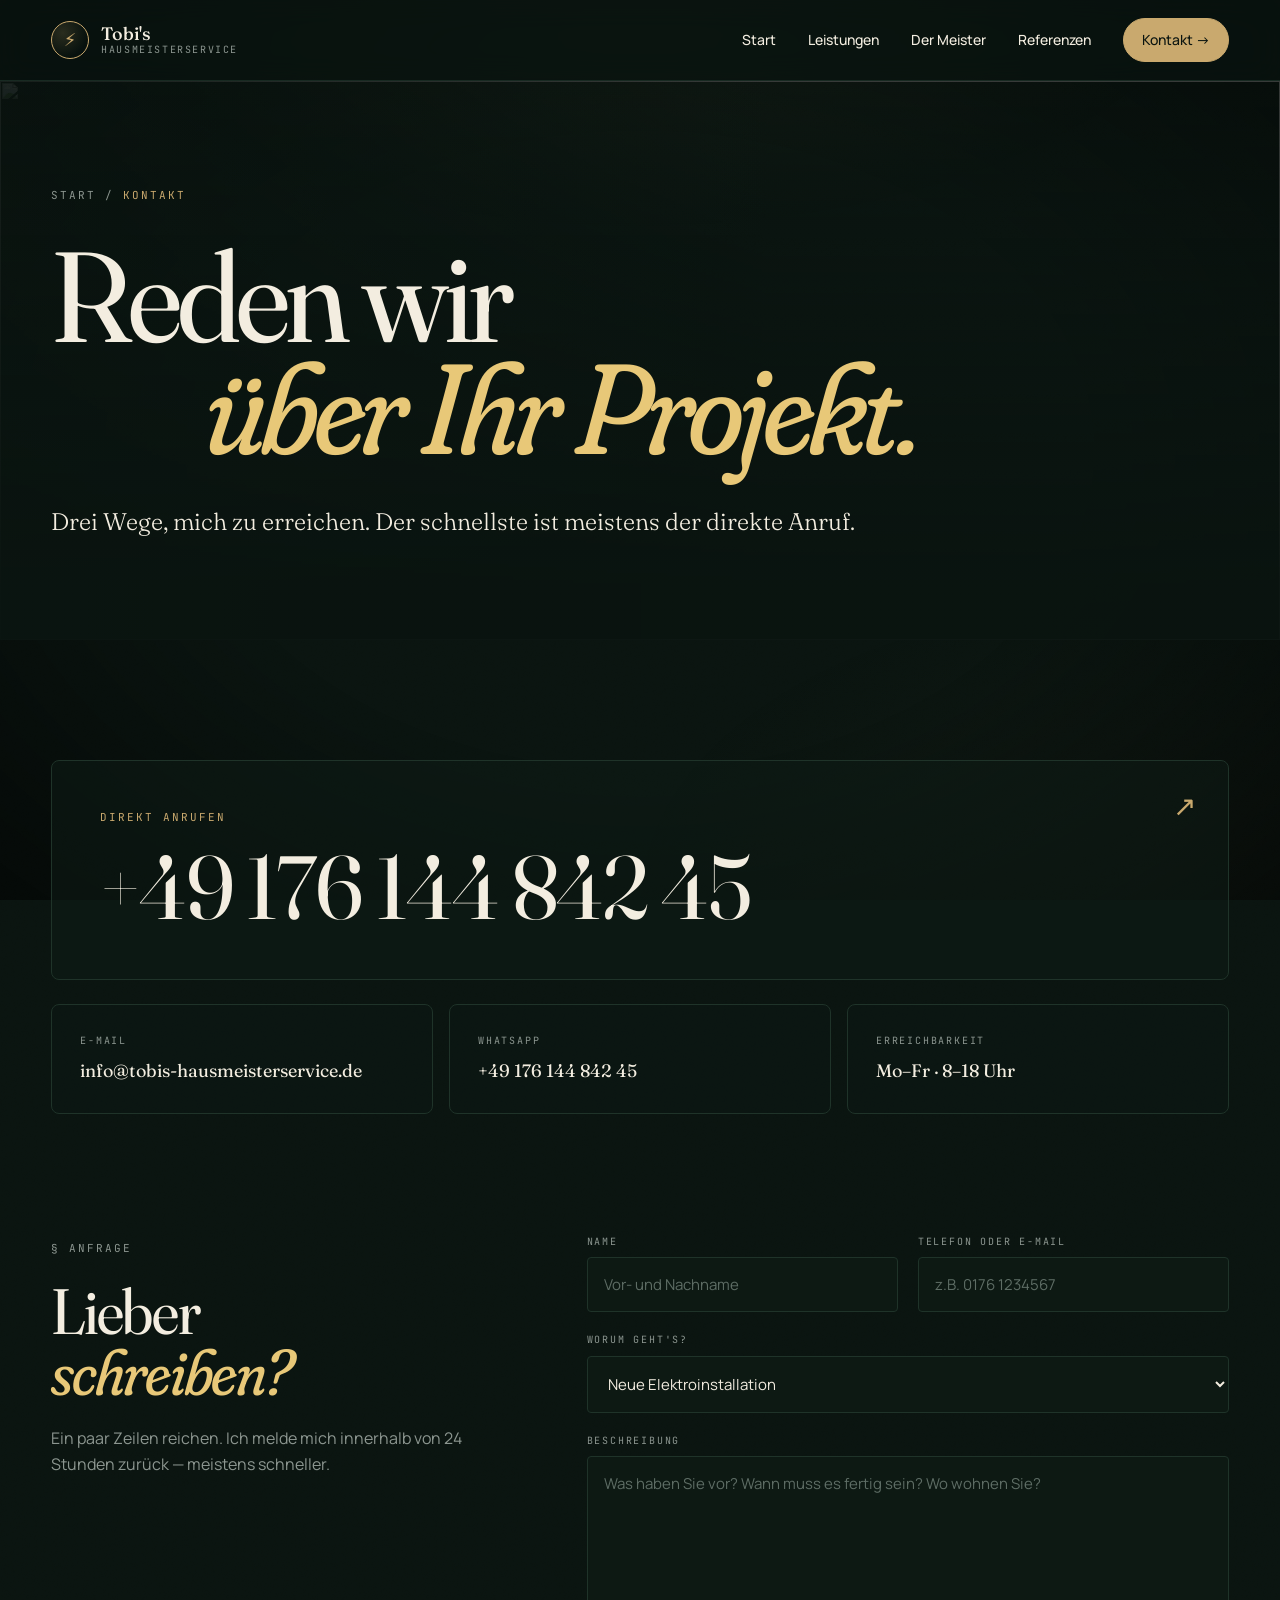
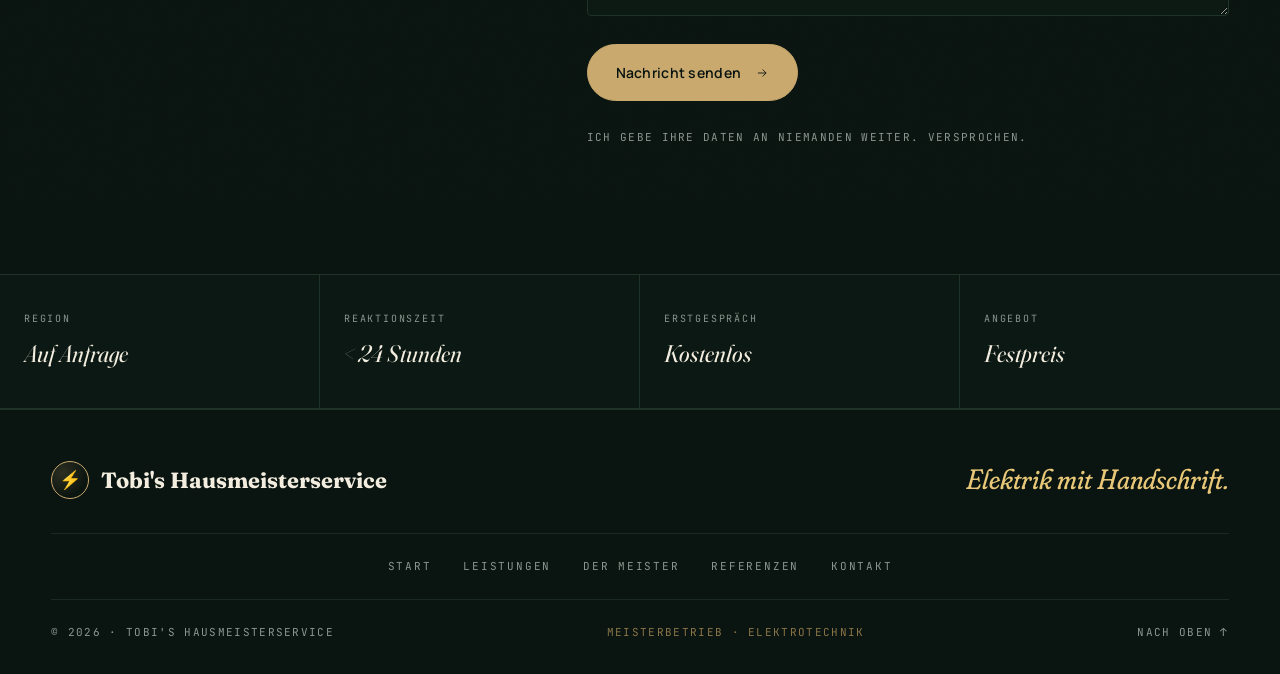
==== kontakt.html @ 0eb48f19 "feat: multi-page redesign with handwerk imagery (5 pages, gallery, form)" ====
<!DOCTYPE html>
<html lang="de">
<head>
<meta charset="UTF-8" />
<meta name="viewport" content="width=device-width, initial-scale=1.0" />
<title>Kontakt — Tobi's Hausmeisterservice</title>
<meta name="description" content="Telefon, E-Mail, WhatsApp — alle Wege zu Tobi." />
<link rel="preconnect" href="https://fonts.googleapis.com">
<link rel="preconnect" href="https://fonts.gstatic.com" crossorigin>
<link rel="preconnect" href="https://images.unsplash.com" crossorigin>
<link href="https://fonts.googleapis.com/css2?family=Fraunces:opsz,wght,SOFT,WONK@9..144,300..900,0..100,0..1&family=Manrope:wght@300;400;500;600;700&family=JetBrains+Mono:wght@400;500&display=swap" rel="stylesheet">
<link rel="stylesheet" href="styles.css" />
</head>
<body data-page="kontakt">

<div class="grain" aria-hidden="true"></div>
<div class="vignette" aria-hidden="true"></div>

<header class="nav">
  <a href="index.html" class="brand">
    <span class="brand-mark">⚡</span>
    <span class="brand-text">
      <strong>Tobi's</strong>
      <span>Hausmeisterservice</span>
    </span>
  </a>
  <nav class="nav-links">
    <a href="index.html">Start</a>
    <a href="leistungen.html">Leistungen</a>
    <a href="meister.html">Der Meister</a>
    <a href="referenzen.html">Referenzen</a>
    <a href="kontakt.html" class="nav-cta is-active">Kontakt →</a>
  </nav>
  <button class="nav-toggle" aria-label="Menü">
    <span></span><span></span>
  </button>
</header>

<main id="top">

<!-- SUB-HERO -->
<section class="sub-hero kontakt-hero">
  <div class="sub-hero-bg" aria-hidden="true">
    <img src="https://images.unsplash.com/photo-1503387762-592deb58ef4e?w=2400&q=80" alt="" loading="eager" />
  </div>
  <div class="sub-hero-inner">
    <span class="breadcrumb">Start / <em>Kontakt</em></span>
    <h1>
      <span class="line">Reden wir</span>
      <span class="line italic">über Ihr Projekt.</span>
    </h1>
    <p class="sub-hero-lede">
      Drei Wege, mich zu erreichen. Der schnellste ist meistens der direkte Anruf.
    </p>
  </div>
</section>

<!-- PHONE BIG -->
<section class="phone-section">
  <a href="tel:+4917614484245" class="phone-display">
    <span class="phone-label">Direkt anrufen</span>
    <span class="phone-number">+49 176 144 842 45</span>
    <span class="phone-arrow">↗</span>
  </a>

  <div class="contact-grid">
    <a href="mailto:info@tobis-hausmeisterservice.de" class="contact-card">
      <span class="cc-label">E-Mail</span>
      <span class="cc-value">info@tobis-hausmeisterservice.de</span>
    </a>
    <a href="https://wa.me/4917614484245" class="contact-card">
      <span class="cc-label">WhatsApp</span>
      <span class="cc-value">+49 176 144 842 45</span>
    </a>
    <div class="contact-card">
      <span class="cc-label">Erreichbarkeit</span>
      <span class="cc-value">Mo–Fr · 8–18 Uhr</span>
    </div>
  </div>
</section>

<!-- FORMULAR -->
<section class="form-section">
  <div class="form-head">
    <span class="eyebrow">§ Anfrage</span>
    <h2>Lieber<br/><em>schreiben?</em></h2>
    <p>Ein paar Zeilen reichen. Ich melde mich innerhalb von 24 Stunden zurück — meistens schneller.</p>
  </div>

  <form class="contact-form" onsubmit="event.preventDefault(); this.querySelector('button').textContent='Vielen Dank — wird kontaktiert.';">
    <div class="form-row">
      <label>
        <span>Name</span>
        <input type="text" name="name" required placeholder="Vor- und Nachname" />
      </label>
      <label>
        <span>Telefon oder E-Mail</span>
        <input type="text" name="contact" required placeholder="z.B. 0176 1234567" />
      </label>
    </div>
    <label>
      <span>Worum geht's?</span>
      <select name="topic">
        <option>Neue Elektroinstallation</option>
        <option>Sanierung / Modernisierung</option>
        <option>Lichtplanung &amp; Beleuchtung</option>
        <option>Smart Home</option>
        <option>Reparatur / Störung</option>
        <option>Anderes</option>
      </select>
    </label>
    <label>
      <span>Beschreibung</span>
      <textarea name="msg" rows="6" required placeholder="Was haben Sie vor? Wann muss es fertig sein? Wo wohnen Sie?"></textarea>
    </label>
    <button type="submit" class="btn btn-primary form-submit">
      <span>Nachricht senden</span>
      <svg viewBox="0 0 24 24" width="14" height="14"><path d="M5 12h14m-6-6 6 6-6 6" fill="none" stroke="currentColor" stroke-width="1.5"/></svg>
    </button>
    <p class="form-note">
      Ich gebe Ihre Daten an niemanden weiter. Versprochen.
    </p>
  </form>
</section>

<!-- INFO STRIP -->
<section class="info-strip">
  <div>
    <span class="is-label">Region</span>
    <span class="is-value">Auf Anfrage</span>
  </div>
  <div>
    <span class="is-label">Reaktionszeit</span>
    <span class="is-value">&lt; 24 Stunden</span>
  </div>
  <div>
    <span class="is-label">Erstgespräch</span>
    <span class="is-value">Kostenlos</span>
  </div>
  <div>
    <span class="is-label">Angebot</span>
    <span class="is-value">Festpreis</span>
  </div>
</section>

</main>

<footer class="footer">
  <div class="footer-top">
    <div class="footer-brand">
      <span class="brand-mark">⚡</span>
      <strong>Tobi's Hausmeisterservice</strong>
    </div>
    <p class="footer-claim"><em>Elektrik mit Handschrift.</em></p>
  </div>
  <nav class="footer-nav">
    <a href="index.html">Start</a>
    <a href="leistungen.html">Leistungen</a>
    <a href="meister.html">Der Meister</a>
    <a href="referenzen.html">Referenzen</a>
    <a href="kontakt.html">Kontakt</a>
  </nav>
  <div class="footer-bottom">
    <span>© <span id="year">2026</span> · Tobi's Hausmeisterservice</span>
    <span class="footer-mono">Meisterbetrieb · Elektrotechnik</span>
    <a href="#top" class="back-top">Nach oben ↑</a>
  </div>
</footer>

<script src="script.js" defer></script>
</body>
</html>
---- styles.css ----
/* ============================================
   Tobi's Hausmeisterservice — Editorial Forest
   Multi-Page Stylesheet
   ============================================ */

:root{
  --bg:           #0a1410;
  --bg-raised:   #0f1d17;
  --bg-elev:     #14271f;
  --line:        #1f3329;
  --line-soft:   #182a22;

  --gold:        #c9a96e;
  --gold-bright: #e8c878;
  --gold-dim:    #8a7548;

  --text:        #f3ede0;
  --text-muted:  #8c9690;
  --text-dim:    #5e6d65;

  --serif:  "Fraunces", "Times New Roman", serif;
  --sans:   "Manrope", system-ui, -apple-system, sans-serif;
  --mono:   "JetBrains Mono", ui-monospace, monospace;

  --container: 1280px;
  --gutter: clamp(20px, 4vw, 64px);
}

*,*::before,*::after{ box-sizing:border-box; }
html{ scroll-behavior:smooth; -webkit-text-size-adjust:100%; }
body{
  margin:0;
  background:var(--bg);
  color:var(--text);
  font-family:var(--sans);
  font-size:16px;
  line-height:1.55;
  font-weight:400;
  overflow-x:hidden;
  -webkit-font-smoothing:antialiased;
}
body::before{
  content:"";
  position:fixed; inset:0;
  background:
    radial-gradient(ellipse 80% 60% at 50% -10%, rgba(201,169,110,.08), transparent 60%),
    radial-gradient(ellipse 60% 50% at 90% 100%, rgba(201,169,110,.04), transparent 70%);
  pointer-events:none; z-index:0;
}
img{ display:block; max-width:100%; }
button{ font-family:inherit; }

.grain{
  position:fixed; inset:-100%;
  width:300%; height:300%;
  background-image:url("data:image/svg+xml;utf8,<svg xmlns='http://www.w3.org/2000/svg' width='200' height='200'><filter id='n'><feTurbulence type='fractalNoise' baseFrequency='0.9' numOctaves='2' stitchTiles='stitch'/><feColorMatrix values='0 0 0 0 0.95  0 0 0 0 0.85  0 0 0 0 0.6  0 0 0 0.4 0'/></filter><rect width='200' height='200' filter='url(%23n)' opacity='0.5'/></svg>");
  opacity:.07; pointer-events:none; z-index:2;
  animation:grain 8s steps(6) infinite;
  mix-blend-mode:overlay;
}
@keyframes grain{
  0%,100%{ transform:translate(0,0) }
  20%{ transform:translate(-2%,-3%) }
  40%{ transform:translate(2%,-1%) }
  60%{ transform:translate(-1%,2%) }
  80%{ transform:translate(1%,1%) }
}
.vignette{
  position:fixed; inset:0;
  background:radial-gradient(ellipse at center, transparent 50%, rgba(0,0,0,.55));
  pointer-events:none; z-index:1;
}
main{ position:relative; z-index:3; }
section{ padding:clamp(80px,10vw,140px) var(--gutter); position:relative; }

/* ============== TYPE BASE ============== */
h1,h2,h3{
  font-family:var(--serif);
  font-weight:400;
  font-variation-settings:"opsz" 144, "SOFT" 30;
  letter-spacing:-.02em;
  line-height:.95;
  margin:0;
}
em{
  font-style:italic;
  font-variation-settings:"opsz" 144, "SOFT" 100, "WONK" 1;
  color:var(--gold-bright);
}
p{ margin:0; }

.eyebrow{
  font-family:var(--mono);
  font-size:11px;
  letter-spacing:.18em;
  text-transform:uppercase;
  color:var(--text-muted);
  display:inline-block;
  padding-bottom:24px;
}
.eyebrow.gold{ color:var(--gold); }

.breadcrumb{
  font-family:var(--mono);
  font-size:11px;
  letter-spacing:.18em;
  text-transform:uppercase;
  color:var(--text-muted);
  display:inline-block;
  margin-bottom:36px;
}
.breadcrumb em{ color:var(--gold); font-style:normal; }

/* ============== NAV ============== */
.nav{
  position:sticky; top:0; z-index:50;
  display:flex; align-items:center; justify-content:space-between;
  padding:18px var(--gutter);
  background:rgba(10,20,16,.78);
  backdrop-filter:blur(14px) saturate(140%);
  -webkit-backdrop-filter:blur(14px) saturate(140%);
  border-bottom:1px solid var(--line-soft);
}
.brand{
  display:flex; align-items:center; gap:12px;
  text-decoration:none; color:var(--text);
}
.brand-mark{
  display:inline-grid; place-items:center;
  width:38px; height:38px;
  border:1px solid var(--gold);
  border-radius:50%;
  color:var(--gold);
  font-size:18px;
  background:radial-gradient(circle at 30% 30%, rgba(201,169,110,.18), transparent 70%);
}
.brand-text{ display:flex; flex-direction:column; line-height:1.1; }
.brand-text strong{
  font-family:var(--serif);
  font-weight:500;
  font-size:18px;
  letter-spacing:-.01em;
}
.brand-text strong + span{
  font-family:var(--mono);
  font-size:10px;
  letter-spacing:.16em;
  text-transform:uppercase;
  color:var(--text-muted);
}
.nav-links{ display:flex; align-items:center; gap:32px; }
.nav-links a{
  color:var(--text);
  text-decoration:none;
  font-size:14px;
  font-weight:500;
  position:relative;
  padding:6px 0;
}
.nav-links a:not(.nav-cta)::after{
  content:""; position:absolute; left:0; bottom:0;
  width:0; height:1px; background:var(--gold);
  transition:width .35s cubic-bezier(.7,0,.3,1);
}
.nav-links a:not(.nav-cta):hover::after,
.nav-links a:not(.nav-cta).is-active::after{ width:100%; }
.nav-links a.is-active:not(.nav-cta){ color:var(--gold); }
.nav-cta{
  color:var(--gold) !important;
  border:1px solid var(--gold);
  padding:10px 18px !important;
  border-radius:999px;
  transition:background .25s, color .25s;
}
.nav-cta:hover, .nav-cta.is-active{ background:var(--gold); color:var(--bg) !important; }

.nav-toggle{
  display:none;
  background:transparent; border:1px solid var(--line);
  width:42px; height:42px; border-radius:50%;
  flex-direction:column; align-items:center; justify-content:center; gap:5px;
  cursor:pointer;
}
.nav-toggle span{ display:block; width:18px; height:1px; background:var(--text); }

/* ============== BUTTONS ============== */
.btn{
  display:inline-flex; align-items:center; gap:14px;
  padding:18px 28px;
  border-radius:999px;
  font-family:var(--sans);
  font-weight:600;
  font-size:14px;
  letter-spacing:.02em;
  text-decoration:none;
  cursor:pointer;
  border:1px solid transparent;
  transition:transform .25s, background .25s, color .25s, border-color .25s;
}
.btn-primary{
  background:var(--gold);
  color:var(--bg);
  border-color:var(--gold);
}
.btn-primary:hover{
  background:var(--gold-bright);
  border-color:var(--gold-bright);
  transform:translateY(-1px);
}
.btn-primary .btn-detail{
  font-family:var(--mono);
  font-size:12px;
  font-weight:500;
  opacity:.7;
  padding-left:14px;
  border-left:1px solid rgba(10,20,16,.4);
}
.btn-ghost{
  background:transparent;
  color:var(--text);
  border-color:var(--line);
}
.btn-ghost:hover{
  border-color:var(--gold);
  color:var(--gold);
}

/* ============== HERO CINEMA (Startseite) ============== */
.hero-cinema{
  position:relative;
  min-height:92vh;
  display:flex; flex-direction:column;
  padding:clamp(80px,8vw,120px) var(--gutter) 0;
  overflow:hidden;
}
.hero-bg{
  position:absolute; inset:0;
  z-index:-2;
}
.hero-bg img{
  width:100%; height:100%;
  object-fit:cover;
  filter:grayscale(.35) brightness(.55) contrast(1.05);
}
.hero-overlay{
  position:absolute; inset:0; z-index:-1;
  background:
    linear-gradient(180deg, rgba(10,20,16,.4) 0%, rgba(10,20,16,.8) 60%, rgba(10,20,16,1) 100%),
    radial-gradient(ellipse at 30% 30%, rgba(201,169,110,.25), transparent 60%),
    linear-gradient(120deg, rgba(10,20,16,.5), transparent 50%);
}
.hero-content{ flex:1; display:flex; flex-direction:column; justify-content:center; max-width:1400px; margin:0 auto; width:100%; }

.hero-tag{
  font-family:var(--mono);
  font-size:11px;
  letter-spacing:.16em;
  text-transform:uppercase;
  color:var(--text-muted);
  display:inline-flex; align-items:center; gap:10px;
  margin-bottom:48px;
}
.hero-tag .dot{
  width:8px; height:8px; border-radius:50%;
  background:var(--gold);
  box-shadow:0 0 0 4px rgba(201,169,110,.18);
  animation:pulse 2.5s ease-in-out infinite;
}
@keyframes pulse{
  0%,100%{ box-shadow:0 0 0 4px rgba(201,169,110,.18); }
  50%{ box-shadow:0 0 0 9px rgba(201,169,110,0); }
}

.hero-title{
  font-size:clamp(60px, 12vw, 200px);
  line-height:.86;
  letter-spacing:-.035em;
  margin:0 0 60px;
  font-variation-settings:"opsz" 144, "SOFT" 0;
  text-shadow:0 2px 30px rgba(0,0,0,.4);
}
.hero-title .line{
  display:block;
  overflow:hidden;
}
.hero-title .italic{
  font-style:italic;
  font-variation-settings:"opsz" 144, "WONK" 1, "SOFT" 100;
  color:var(--gold-bright);
  padding-left:1.2em;
}

.hero-grid{
  display:grid;
  grid-template-columns: 1.5fr 1fr;
  gap:clamp(40px,6vw,100px);
  align-items:end;
  padding-bottom:60px;
  border-bottom:1px solid var(--line);
  margin-bottom:32px;
}
.hero-lede{
  font-family:var(--serif);
  font-size:clamp(18px, 2.2vw, 26px);
  line-height:1.4;
  font-weight:300;
  font-variation-settings:"opsz" 30, "SOFT" 50;
  color:var(--text);
  max-width:62ch;
}
.hero-lede em{ color:var(--gold-bright); }

.hero-meta{
  display:grid;
  grid-template-columns:repeat(3,1fr);
  gap:12px;
}
.meta-block{
  display:flex; flex-direction:column; gap:6px;
  padding:18px 0;
  border-top:1px solid var(--line);
}
.meta-num{
  font-family:var(--serif);
  font-size:32px;
  color:var(--gold);
  font-style:italic;
  font-variation-settings:"opsz" 144;
}
.meta-label{
  font-family:var(--mono);
  font-size:11px;
  letter-spacing:.16em;
  text-transform:uppercase;
  color:var(--text-muted);
}
.hero-actions{
  display:flex; gap:16px; flex-wrap:wrap;
  margin-bottom:60px;
}

.hero-marquee{
  position:relative;
  margin:auto calc(-1 * var(--gutter)) 0;
  padding:20px 0;
  border-top:1px solid var(--line);
  border-bottom:1px solid var(--line);
  background:rgba(10,20,16,.6);
  backdrop-filter:blur(6px);
  overflow:hidden;
  mask-image:linear-gradient(to right, transparent, #000 8%, #000 92%, transparent);
}
.marquee-track{
  display:inline-flex; gap:32px;
  white-space:nowrap;
  font-family:var(--serif);
  font-style:italic;
  font-size:clamp(28px,4vw,52px);
  color:var(--gold-dim);
  font-variation-settings:"opsz" 144, "WONK" 1;
  animation:scroll 38s linear infinite;
}
.marquee-track span{ display:inline-block; }
.marquee-track .sep{ color:var(--gold); font-style:normal; }
@keyframes scroll{
  from{ transform:translateX(0); }
  to  { transform:translateX(-50%); }
}

/* ============== SUB-HERO (innere Seiten) ============== */
.sub-hero{
  position:relative;
  min-height:62vh;
  display:flex; align-items:flex-end;
  padding:clamp(60px,8vw,100px) var(--gutter) clamp(60px,8vw,100px);
  overflow:hidden;
}
.sub-hero-bg{ position:absolute; inset:0; z-index:-2; }
.sub-hero-bg img{
  width:100%; height:100%;
  object-fit:cover;
  filter:grayscale(.5) brightness(.4) contrast(1.05);
}
.sub-hero::before{
  content:""; position:absolute; inset:0; z-index:-1;
  background:
    linear-gradient(180deg, rgba(10,20,16,.3), rgba(10,20,16,.95) 90%),
    linear-gradient(90deg, rgba(10,20,16,.7), transparent 60%);
}
.sub-hero-inner{
  max-width:1100px; width:100%;
}
.sub-hero h1{
  font-size:clamp(52px, 10vw, 150px);
  line-height:.88;
  letter-spacing:-.035em;
  margin:0 0 40px;
}
.sub-hero h1 .line{ display:block; }
.sub-hero h1 .italic{
  font-style:italic;
  color:var(--gold-bright);
  font-variation-settings:"opsz" 144, "WONK" 1, "SOFT" 100;
  padding-left:1.2em;
}
.sub-hero-lede{
  font-family:var(--serif);
  font-size:clamp(18px, 2vw, 24px);
  line-height:1.45;
  color:var(--text);
  font-weight:300;
  font-variation-settings:"opsz" 30, "SOFT" 50;
  max-width:60ch;
}

/* ============== SECTION HEAD ============== */
.section-head{
  display:flex; flex-direction:column;
  margin-bottom:80px;
  max-width:900px;
}
.section-head.center{
  align-items:center; text-align:center;
  margin-left:auto; margin-right:auto;
}
.section-head h2{
  font-size:clamp(48px, 8vw, 120px);
  letter-spacing:-.03em;
}

/* ============== INTRO PILLARS (Startseite) ============== */
.intro-pillars{
  background:linear-gradient(180deg, transparent, rgba(15,29,23,.6));
  border-top:1px solid var(--line-soft);
}
.pillar-grid{
  display:grid;
  grid-template-columns:repeat(3, 1fr);
  gap:24px;
}
.pillar{
  position:relative;
  background:rgba(15,29,23,.5);
  border:1px solid var(--line);
  border-radius:8px;
  overflow:hidden;
  display:flex; flex-direction:column;
  transition:transform .35s, border-color .35s;
}
.pillar:hover{ transform:translateY(-4px); border-color:var(--gold-dim); }
.pillar-image{
  aspect-ratio:5/3;
  overflow:hidden;
  position:relative;
}
.pillar-image img{
  width:100%; height:100%; object-fit:cover;
  filter:grayscale(.3) brightness(.85);
  transition:transform .8s cubic-bezier(.3,0,.2,1), filter .5s;
}
.pillar:hover .pillar-image img{ transform:scale(1.05); filter:grayscale(0) brightness(.95); }
.pillar-image::after{
  content:""; position:absolute; inset:0;
  background:linear-gradient(180deg, transparent 40%, rgba(15,29,23,.7));
}
.pillar-num{
  position:absolute;
  top:24px; right:24px;
  font-family:var(--serif);
  font-style:italic;
  font-size:42px;
  color:var(--gold);
  font-variation-settings:"opsz" 144, "WONK" 1;
  text-shadow:0 2px 20px rgba(0,0,0,.6);
  z-index:1;
}
.pillar h3{
  font-size:clamp(26px, 3vw, 34px);
  padding:32px 32px 0;
}
.pillar p{
  padding:16px 32px;
  color:var(--text-muted);
  font-size:15px;
  line-height:1.6;
  flex:1;
}
.pillar-link{
  display:inline-block;
  padding:0 32px 32px;
  color:var(--gold);
  text-decoration:none;
  font-family:var(--mono);
  font-size:12px;
  letter-spacing:.12em;
  text-transform:uppercase;
  border-bottom:1px solid transparent;
  align-self:flex-start;
  transition:color .25s;
}
.pillar-link:hover{ color:var(--gold-bright); }

/* ============== BIG QUOTE ============== */
.big-quote{
  position:relative;
  padding:clamp(120px,15vw,200px) var(--gutter);
  text-align:center;
  overflow:hidden;
  border-top:1px solid var(--line);
  border-bottom:1px solid var(--line);
}
.big-quote-bg{ position:absolute; inset:0; z-index:-2; }
.big-quote-bg img{
  width:100%; height:100%;
  object-fit:cover;
  filter:grayscale(.7) brightness(.25) contrast(1.2);
  opacity:.6;
}
.big-quote::before{
  content:""; position:absolute; inset:0; z-index:-1;
  background:
    radial-gradient(ellipse at center, transparent 30%, rgba(10,20,16,.85)),
    linear-gradient(180deg, rgba(10,20,16,.4), rgba(10,20,16,.8));
}
.big-quote blockquote{
  max-width:1000px;
  margin:0 auto;
}
.big-quote blockquote p{
  font-family:var(--serif);
  font-size:clamp(28px, 5vw, 64px);
  line-height:1.15;
  letter-spacing:-.02em;
  font-weight:400;
  font-variation-settings:"opsz" 144, "SOFT" 30;
}
.big-quote .punkt{
  font-style:italic;
  font-variation-settings:"opsz" 144, "WONK" 1, "SOFT" 100;
  color:var(--gold);
  display:inline-block;
  margin-left:6px;
}
.big-quote footer{
  margin-top:40px;
  font-family:var(--mono);
  font-size:12px;
  letter-spacing:.18em;
  text-transform:uppercase;
  color:var(--gold);
}

/* ============== CTA BAND ============== */
.cta-band{
  background:linear-gradient(180deg, rgba(10,20,16,1), rgba(15,29,23,.8));
  text-align:center;
  border-top:1px solid var(--line);
}
.cta-inner{ max-width:1000px; margin:0 auto; }
.cta-title{
  font-size:clamp(48px, 9vw, 130px);
  margin-bottom:32px;
}
.cta-text{
  font-family:var(--serif);
  font-size:clamp(18px, 2vw, 24px);
  color:var(--text);
  font-weight:300;
  margin-bottom:48px;
  font-variation-settings:"opsz" 30, "SOFT" 50;
  max-width:60ch;
  margin-left:auto; margin-right:auto;
}
.cta-buttons{
  display:flex; gap:16px; flex-wrap:wrap; justify-content:center;
}

/* ============== SERVICE DETAIL (Leistungen-Seite) ============== */
.service-detail{
  display:grid;
  grid-template-columns: 1fr 1fr;
  gap:clamp(40px,7vw,120px);
  align-items:center;
  border-top:1px solid var(--line);
}
.service-detail.reverse .sd-image{ order:2; }
.sd-image{
  position:relative;
  aspect-ratio:4/5;
  overflow:hidden;
  border-radius:4px;
}
.sd-image img{
  width:100%; height:100%; object-fit:cover;
  filter:grayscale(.2) brightness(.85);
  transition:transform .8s cubic-bezier(.3,0,.2,1);
}
.service-detail:hover .sd-image img{ transform:scale(1.04); }
.sd-tag{
  position:absolute;
  bottom:24px; left:24px;
  padding:8px 16px;
  background:rgba(10,20,16,.85);
  backdrop-filter:blur(8px);
  border:1px solid var(--gold-dim);
  border-radius:999px;
  font-family:var(--mono);
  font-size:11px;
  letter-spacing:.16em;
  text-transform:uppercase;
  color:var(--gold);
}
.sd-body h2{
  font-size:clamp(40px, 6.5vw, 100px);
  margin-bottom:32px;
}
.sd-body .lede{
  font-family:var(--serif);
  font-size:clamp(18px, 2vw, 22px);
  line-height:1.45;
  color:var(--text);
  font-weight:300;
  font-variation-settings:"opsz" 30, "SOFT" 50;
  margin-bottom:32px;
}
.sd-list{
  list-style:none;
  margin:0 0 32px;
  padding:0;
  border-top:1px solid var(--line);
}
.sd-list li{
  padding:18px 0;
  border-bottom:1px solid var(--line);
  font-size:15px;
  line-height:1.6;
  color:var(--text-muted);
}
.sd-list strong{
  display:block;
  color:var(--text);
  font-family:var(--serif);
  font-size:18px;
  font-weight:500;
  margin-bottom:4px;
  font-variation-settings:"opsz" 30;
}
.sd-tags{
  display:flex; flex-wrap:wrap; gap:8px;
}
.sd-tags span{
  font-family:var(--mono);
  font-size:10px;
  letter-spacing:.14em;
  text-transform:uppercase;
  padding:6px 12px;
  border:1px solid var(--gold-dim);
  border-radius:999px;
  color:var(--gold);
}

/* ============== MEISTER DETAIL ============== */
.meister-detail{
  display:grid;
  grid-template-columns:1fr 1.2fr;
  gap:clamp(40px,6vw,100px);
  align-items:center;
}
.md-image{
  position:relative;
  aspect-ratio:4/5;
  overflow:hidden;
  border-radius:4px;
}
.md-image img{
  width:100%; height:100%; object-fit:cover;
  filter:grayscale(.3) brightness(.85);
}
.badge{
  position:absolute;
  bottom:-30px; right:-30px;
  width:180px; height:180px;
  border-radius:50%;
  background:var(--gold);
  color:var(--bg);
  display:flex; flex-direction:column; align-items:center; justify-content:center;
  text-align:center; padding:14px;
  box-shadow:0 20px 60px rgba(0,0,0,.4);
  animation:spin-slow 40s linear infinite;
}
.badge-line{
  font-family:var(--mono);
  font-size:10px;
  letter-spacing:.18em;
  text-transform:uppercase;
}
.badge-big{
  font-family:var(--serif);
  font-style:italic;
  font-size:24px;
  line-height:1.05;
  margin:6px 0;
  font-variation-settings:"opsz" 144, "WONK" 1;
}
@keyframes spin-slow{ to{ transform:rotate(360deg); } }

.md-body h2{
  font-size:clamp(40px, 6vw, 90px);
  margin-bottom:32px;
}
.md-body .lede{
  font-family:var(--serif);
  font-size:clamp(18px, 1.8vw, 22px);
  line-height:1.45;
  color:var(--text);
  font-weight:300;
  margin-bottom:24px;
  font-variation-settings:"opsz" 30, "SOFT" 50;
}
.md-body p{
  color:var(--text-muted);
  font-size:16px;
  line-height:1.7;
  max-width:62ch;
  margin-bottom:20px;
}
.facts{
  margin:48px 0 0;
  display:grid;
  grid-template-columns:repeat(2,1fr);
  gap:24px;
  padding-top:32px;
  border-top:1px solid var(--line);
}
.facts > div{ display:flex; flex-direction:column; gap:6px; }
.facts dt{
  font-family:var(--mono);
  font-size:10px;
  letter-spacing:.18em;
  text-transform:uppercase;
  color:var(--text-muted);
}
.facts dd{
  margin:0;
  font-family:var(--serif);
  font-size:18px;
  color:var(--text);
}

/* ============== WERTE ============== */
.werte{
  background:linear-gradient(180deg, transparent, rgba(15,29,23,.5));
  border-top:1px solid var(--line-soft);
}
.werte-grid{
  display:grid;
  grid-template-columns:repeat(4,1fr);
  gap:0;
  border-top:1px solid var(--line);
}
.wert{
  padding:40px 28px;
  border-right:1px solid var(--line);
  display:flex; flex-direction:column; gap:14px;
}
.wert:last-child{ border-right:0; }
.wert-num{
  font-family:var(--serif);
  font-style:italic;
  font-size:36px;
  color:var(--gold);
  font-variation-settings:"opsz" 144, "WONK" 1;
  line-height:1;
}
.wert h3{
  font-size:22px;
  font-variation-settings:"opsz" 60;
}
.wert p{
  color:var(--text-muted);
  font-size:14px;
  line-height:1.6;
}

/* ============== REFERENZEN GALERIE ============== */
.gallery{
  padding-top:clamp(60px,8vw,100px);
}
.gallery-grid{
  display:grid;
  grid-template-columns:repeat(3, 1fr);
  grid-auto-rows:280px;
  gap:16px;
}
.g{
  position:relative;
  margin:0;
  overflow:hidden;
  border-radius:6px;
  border:1px solid var(--line);
  background:var(--bg-raised);
}
.g.g-tall{ grid-row:span 2; }
.g.g-wide{ grid-column:span 2; }
.g img{
  width:100%; height:100%; object-fit:cover;
  filter:grayscale(.3) brightness(.85);
  transition:transform .8s cubic-bezier(.3,0,.2,1), filter .5s;
}
.g:hover img{ transform:scale(1.06); filter:grayscale(0) brightness(1); }
.g figcaption{
  position:absolute;
  inset:auto 0 0 0;
  padding:24px;
  background:linear-gradient(180deg, transparent, rgba(10,20,16,.95) 60%);
  color:var(--text);
}
.g-cat{
  display:inline-block;
  padding:4px 10px;
  margin-bottom:10px;
  font-family:var(--mono);
  font-size:9px;
  letter-spacing:.16em;
  text-transform:uppercase;
  color:var(--gold);
  background:rgba(10,20,16,.6);
  border:1px solid var(--gold-dim);
  border-radius:999px;
}
.g h3{
  font-size:22px;
  font-variation-settings:"opsz" 60;
  margin-bottom:6px;
}
.g p{
  font-size:13px;
  color:var(--text-muted);
  line-height:1.4;
}

.ref-note{
  text-align:center;
  padding:clamp(60px,8vw,100px) var(--gutter);
}
.ref-note p{
  font-family:var(--serif);
  font-size:clamp(20px, 2.4vw, 28px);
  color:var(--text);
  font-weight:300;
  max-width:60ch; margin:0 auto;
  font-variation-settings:"opsz" 60, "SOFT" 30;
}

/* ============== KONTAKT ============== */
.phone-section{
  padding-top:clamp(80px,10vw,120px);
  padding-bottom:0;
}
.phone-display{
  display:flex; flex-direction:column;
  text-decoration:none;
  color:var(--text);
  padding:48px;
  border:1px solid var(--line);
  border-radius:8px;
  background:rgba(15,29,23,.5);
  margin-bottom:24px;
  position:relative;
  overflow:hidden;
  transition:border-color .35s, transform .35s;
}
.phone-display::before{
  content:""; position:absolute; inset:0;
  background:radial-gradient(circle at var(--mx,50%) var(--my,50%), rgba(201,169,110,.15), transparent 50%);
  opacity:0; transition:opacity .35s;
}
.phone-display:hover{ border-color:var(--gold); transform:translateY(-2px); }
.phone-display:hover::before{ opacity:1; }
.phone-label{
  font-family:var(--mono);
  font-size:11px;
  letter-spacing:.18em;
  text-transform:uppercase;
  color:var(--gold);
  margin-bottom:16px;
  position:relative;
}
.phone-number{
  font-family:var(--serif);
  font-size:clamp(38px,7vw,96px);
  letter-spacing:-.02em;
  color:var(--text);
  line-height:1;
  position:relative;
  font-variation-settings:"opsz" 144, "SOFT" 0;
}
.phone-arrow{
  position:absolute; top:24px; right:32px;
  font-family:var(--serif);
  font-size:28px;
  color:var(--gold);
  transition:transform .35s;
}
.phone-display:hover .phone-arrow{ transform:translate(4px,-4px); }

.contact-grid{
  display:grid;
  grid-template-columns:repeat(3,1fr);
  gap:16px;
}
.contact-card{
  display:flex; flex-direction:column; gap:8px;
  padding:28px;
  border:1px solid var(--line);
  border-radius:8px;
  text-decoration:none;
  color:var(--text);
  background:rgba(15,29,23,.3);
  transition:border-color .25s, background .25s;
}
a.contact-card:hover{
  border-color:var(--gold);
  background:rgba(20,39,31,.5);
}
.cc-label{
  font-family:var(--mono);
  font-size:10px;
  letter-spacing:.18em;
  text-transform:uppercase;
  color:var(--text-muted);
}
.cc-value{
  font-family:var(--serif);
  font-size:18px;
  color:var(--text);
}

.form-section{
  display:grid;
  grid-template-columns:1fr 1.4fr;
  gap:clamp(40px,6vw,80px);
  align-items:start;
  padding-top:clamp(80px,10vw,120px);
}
.form-head h2{
  font-size:clamp(36px,5vw,72px);
  margin-bottom:24px;
}
.form-head p{
  color:var(--text-muted);
  font-size:16px;
  line-height:1.6;
}
.contact-form{
  display:flex; flex-direction:column; gap:20px;
}
.form-row{
  display:grid;
  grid-template-columns:1fr 1fr;
  gap:20px;
}
.contact-form label{
  display:flex; flex-direction:column; gap:8px;
}
.contact-form label > span{
  font-family:var(--mono);
  font-size:10px;
  letter-spacing:.18em;
  text-transform:uppercase;
  color:var(--text-muted);
}
.contact-form input,
.contact-form select,
.contact-form textarea{
  font-family:var(--sans);
  font-size:15px;
  color:var(--text);
  background:rgba(15,29,23,.6);
  border:1px solid var(--line);
  border-radius:4px;
  padding:16px;
  outline:none;
  transition:border-color .25s, background .25s;
}
.contact-form input::placeholder,
.contact-form textarea::placeholder{ color:var(--text-dim); }
.contact-form input:focus,
.contact-form select:focus,
.contact-form textarea:focus{
  border-color:var(--gold);
  background:rgba(20,39,31,.6);
}
.contact-form textarea{
  resize:vertical;
  min-height:120px;
  font-family:var(--sans);
}
.form-submit{ align-self:flex-start; margin-top:8px; }
.form-note{
  font-family:var(--mono);
  font-size:11px;
  letter-spacing:.12em;
  text-transform:uppercase;
  color:var(--text-muted);
  margin-top:8px;
}

.info-strip{
  display:grid;
  grid-template-columns:repeat(4,1fr);
  border-top:1px solid var(--line);
  border-bottom:1px solid var(--line);
  padding:0;
  background:rgba(15,29,23,.5);
}
.info-strip > div{
  padding:36px 24px;
  border-right:1px solid var(--line);
  display:flex; flex-direction:column; gap:8px;
}
.info-strip > div:last-child{ border-right:0; }
.is-label{
  font-family:var(--mono);
  font-size:10px;
  letter-spacing:.18em;
  text-transform:uppercase;
  color:var(--text-muted);
}
.is-value{
  font-family:var(--serif);
  font-size:24px;
  color:var(--text);
  font-style:italic;
  font-variation-settings:"opsz" 144, "WONK" 1;
}

/* ============== FOOTER ============== */
.footer{
  position:relative; z-index:3;
  padding:48px var(--gutter) 32px;
  border-top:1px solid var(--line);
  background:var(--bg);
}
.footer-top{
  display:flex; justify-content:space-between; align-items:center;
  padding-bottom:32px;
  border-bottom:1px solid var(--line-soft);
  flex-wrap:wrap; gap:24px;
}
.footer-brand{
  display:flex; align-items:center; gap:12px;
  font-family:var(--serif);
  font-size:22px;
}
.footer-claim{
  font-family:var(--serif);
  font-size:28px;
  color:var(--gold);
  font-variation-settings:"opsz" 144, "WONK" 1;
  font-style:italic;
}
.footer-nav{
  display:flex; justify-content:center; gap:32px;
  padding:24px 0;
  border-bottom:1px solid var(--line-soft);
  flex-wrap:wrap;
}
.footer-nav a{
  color:var(--text-muted);
  text-decoration:none;
  font-family:var(--mono);
  font-size:11px;
  letter-spacing:.16em;
  text-transform:uppercase;
  transition:color .25s;
}
.footer-nav a:hover{ color:var(--gold); }
.footer-bottom{
  display:flex; justify-content:space-between; align-items:center;
  padding-top:24px;
  font-family:var(--mono);
  font-size:11px;
  letter-spacing:.12em;
  text-transform:uppercase;
  color:var(--text-muted);
  flex-wrap:wrap; gap:16px;
}
.footer-mono{ color:var(--gold-dim); }
.back-top{
  color:var(--text-muted); text-decoration:none;
  transition:color .25s;
}
.back-top:hover{ color:var(--gold); }

/* ============== REVEAL ============== */
.reveal{
  opacity:0; transform:translateY(24px);
  transition:opacity 1s cubic-bezier(.3,0,.2,1), transform 1s cubic-bezier(.3,0,.2,1);
}
.reveal.is-visible{ opacity:1; transform:none; }

/* ============== RESPONSIVE ============== */
@media (max-width: 1024px){
  .pillar-grid{ grid-template-columns:1fr; }
  .service-detail{ grid-template-columns:1fr; gap:40px; }
  .service-detail.reverse .sd-image{ order:0; }
  .sd-image{ aspect-ratio:16/10; max-width:600px; }
  .meister-detail{ grid-template-columns:1fr; }
  .md-image{ max-width:480px; aspect-ratio:4/5; }
  .werte-grid{ grid-template-columns:repeat(2,1fr); }
  .wert{ border-right:0; border-bottom:1px solid var(--line); }
  .wert:nth-child(2n) { border-right:0; }
  .wert:nth-child(odd) { border-right:1px solid var(--line); }
  .gallery-grid{ grid-template-columns:repeat(2,1fr); grid-auto-rows:240px; }
  .form-section{ grid-template-columns:1fr; }
  .info-strip{ grid-template-columns:repeat(2,1fr); }
  .info-strip > div:nth-child(2){ border-right:0; }
  .info-strip > div:nth-child(1), .info-strip > div:nth-child(2){ border-bottom:1px solid var(--line); }
}

@media (max-width: 960px){
  .nav-links{
    position:fixed; top:74px; right:0;
    flex-direction:column;
    background:var(--bg-raised);
    border:1px solid var(--line);
    padding:24px;
    border-radius:8px;
    margin:0 var(--gutter);
    transform:translateY(-20px); opacity:0; pointer-events:none;
    transition:transform .3s, opacity .3s;
  }
  .nav-links.open{ transform:none; opacity:1; pointer-events:auto; }
  .nav-toggle{ display:inline-flex; }
  .hero-grid{ grid-template-columns:1fr; gap:48px; padding-bottom:40px; }
  .hero-title .italic, .sub-hero h1 .italic{ padding-left:0; }
  .badge{ width:140px; height:140px; bottom:-20px; right:-10px; }
  .badge-big{ font-size:20px; }
  .contact-grid{ grid-template-columns:1fr; }
}

@media (max-width: 600px){
  .hero-meta{ grid-template-columns:1fr; }
  .facts{ grid-template-columns:1fr; }
  .werte-grid{ grid-template-columns:1fr; }
  .wert{ border-right:0 !important; border-bottom:1px solid var(--line); }
  .wert:last-child{ border-bottom:0; }
  .gallery-grid{ grid-template-columns:1fr; grid-auto-rows:auto; }
  .g.g-tall, .g.g-wide{ grid-row:auto; grid-column:auto; }
  .g{ aspect-ratio:4/3; }
  .info-strip{ grid-template-columns:1fr; }
  .info-strip > div{ border-right:0 !important; border-bottom:1px solid var(--line); }
  .info-strip > div:last-child{ border-bottom:0; }
  .form-row{ grid-template-columns:1fr; }
  .phone-display{ padding:32px 20px; }
  .footer-bottom{ flex-direction:column; align-items:flex-start; }
}

@media (prefers-reduced-motion: reduce){
  *,*::before,*::after{
    animation-duration:.001ms !important;
    transition-duration:.001ms !important;
  }
  .reveal{ opacity:1; transform:none; }
}
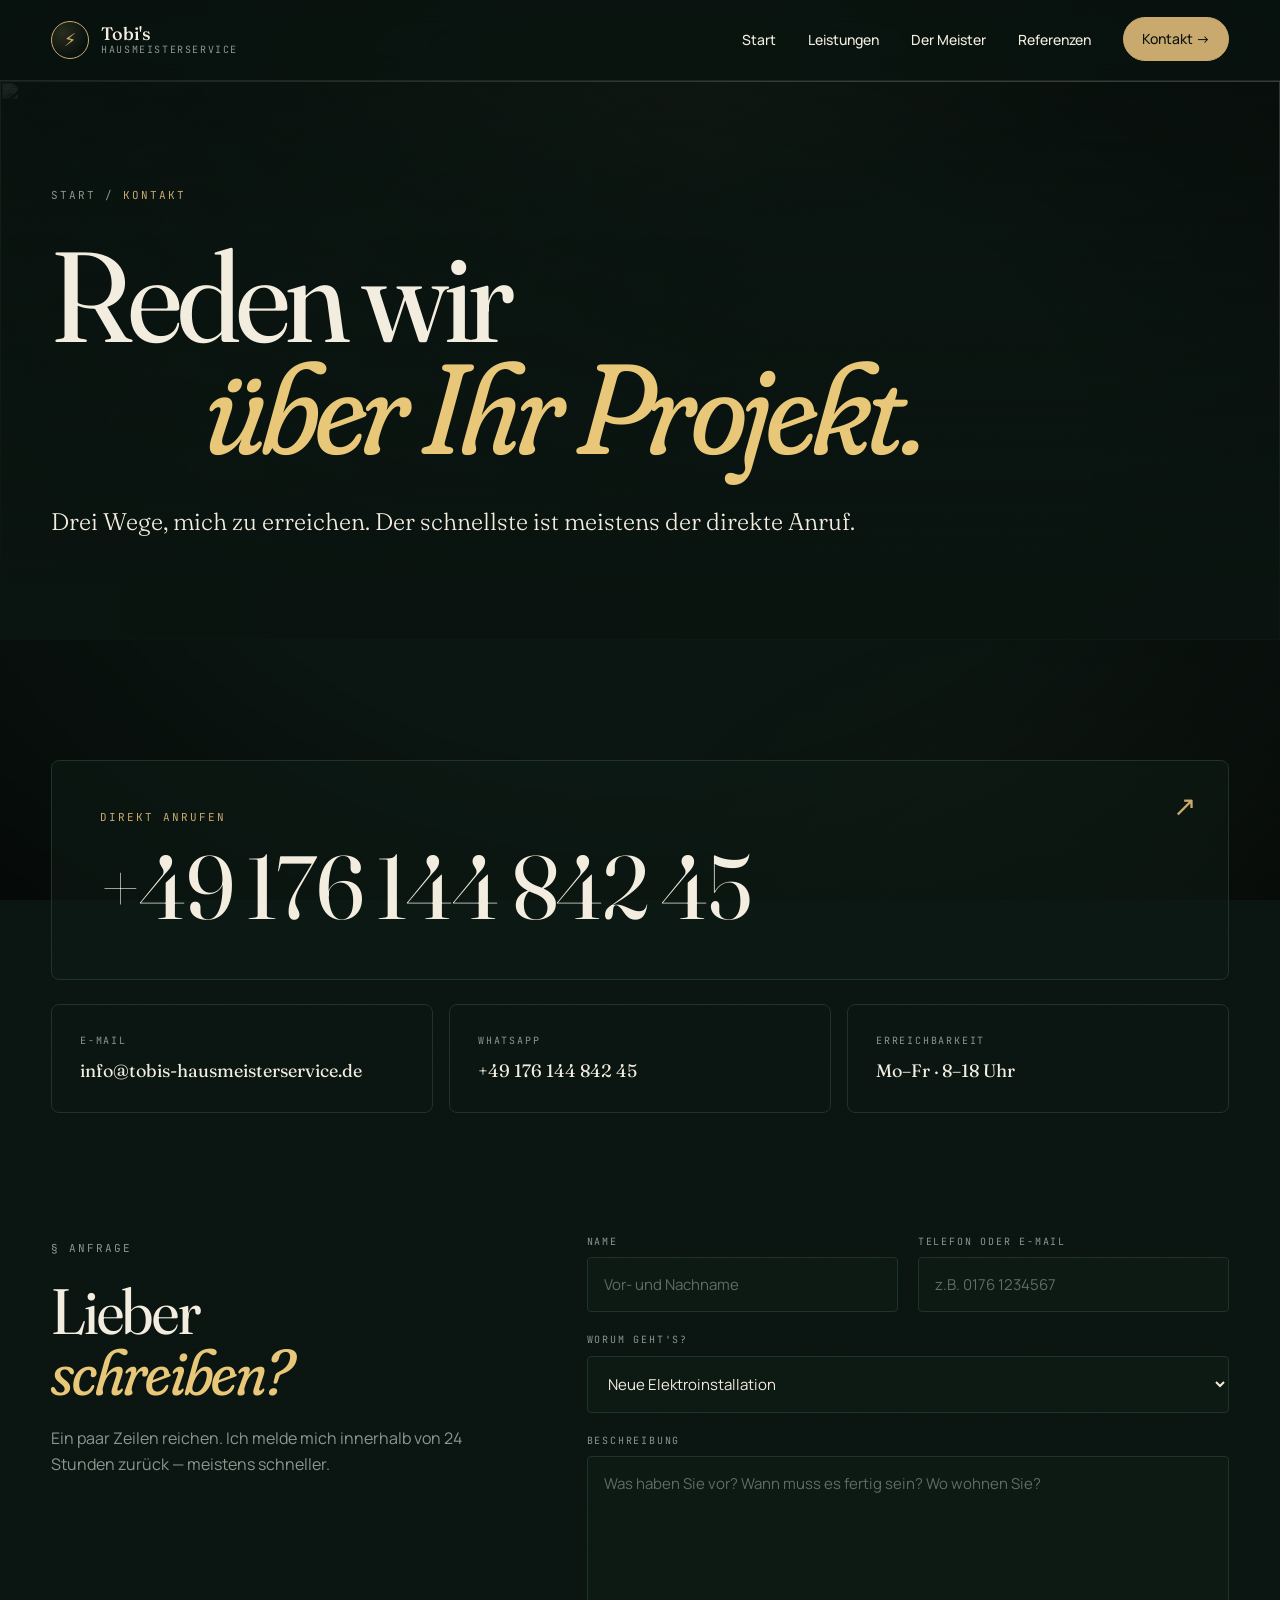
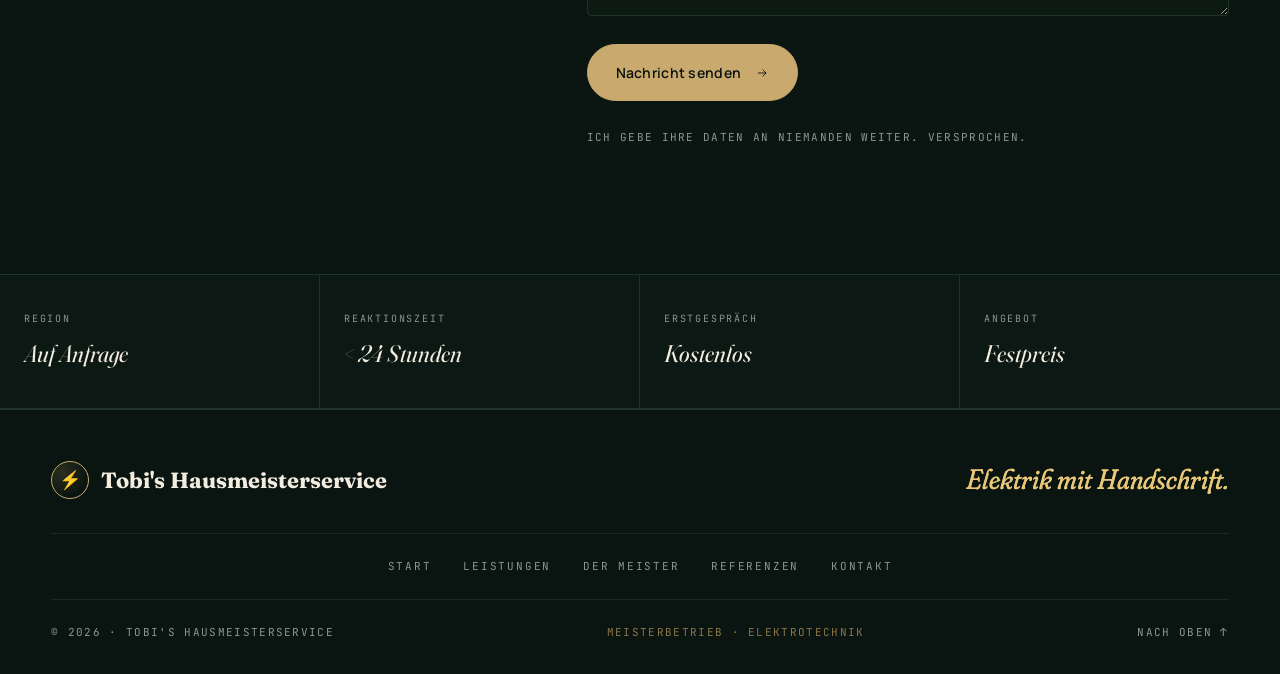
==== commit 44e6e5ea: "Refactor CSS into 18 modular files + unique animation per container Each container now has its own C" ====
--- a/kontakt.html
+++ b/kontakt.html
@@ -9,7 +9,15 @@
 <link rel="preconnect" href="https://fonts.gstatic.com" crossorigin>
 <link rel="preconnect" href="https://images.unsplash.com" crossorigin>
 <link href="https://fonts.googleapis.com/css2?family=Fraunces:opsz,wght,SOFT,WONK@9..144,300..900,0..100,0..1&family=Manrope:wght@300;400;500;600;700&family=JetBrains+Mono:wght@400;500&display=swap" rel="stylesheet">
-<link rel="stylesheet" href="styles.css" />
+<link rel="stylesheet" href="css/01-tokens.css" />
+<link rel="stylesheet" href="css/02-base.css" />
+<link rel="stylesheet" href="css/nav.css" />
+<link rel="stylesheet" href="css/buttons.css" />
+<link rel="stylesheet" href="css/sub-hero.css" />
+<link rel="stylesheet" href="css/phone-section.css" />
+<link rel="stylesheet" href="css/contact-form.css" />
+<link rel="stylesheet" href="css/info-strip.css" />
+<link rel="stylesheet" href="css/footer.css" />
 </head>
 <body data-page="kontakt">
 
@@ -80,7 +88,7 @@
 </section>
 
 <!-- FORMULAR -->
-<section class="form-section">
+<section class="form-section" data-anim="form-section">
   <div class="form-head">
     <span class="eyebrow">§ Anfrage</span>
     <h2>Lieber<br/><em>schreiben?</em></h2>
--- a/css/01-tokens.css
+++ b/css/01-tokens.css
@@ -0,0 +1,40 @@
+/* ============================================
+   DESIGN TOKENS — Variables, Colors, Fonts
+   Used by ALL other CSS modules.
+   ============================================ */
+
+:root{
+  /* Surface */
+  --bg:           #0a1410;
+  --bg-raised:    #0f1d17;
+  --bg-elev:      #14271f;
+  --line:         #1f3329;
+  --line-soft:    #182a22;
+
+  /* Brand */
+  --gold:         #c9a96e;
+  --gold-bright:  #e8c878;
+  --gold-dim:     #8a7548;
+  --copper:       #b87333;
+
+  /* Text */
+  --text:         #f3ede0;
+  --text-muted:   #8c9690;
+  --text-dim:     #5e6d65;
+
+  /* Type */
+  --serif:  "Fraunces", "Times New Roman", serif;
+  --sans:   "Manrope", system-ui, -apple-system, sans-serif;
+  --mono:   "JetBrains Mono", ui-monospace, monospace;
+
+  /* Layout */
+  --container: 1280px;
+  --gutter: clamp(20px, 4vw, 64px);
+
+  /* Easing — used across all animation modules */
+  --ease-out:    cubic-bezier(.22, 1, .36, 1);
+  --ease-in-out: cubic-bezier(.65, 0, .35, 1);
+  --ease-spring: cubic-bezier(.34, 1.56, .64, 1);
+  --ease-elastic: cubic-bezier(.68, -0.55, .27, 1.55);
+  --ease-soft:   cubic-bezier(.3, 0, .2, 1);
+}
--- a/css/02-base.css
+++ b/css/02-base.css
@@ -0,0 +1,107 @@
+/* ============================================
+   BASE — Reset, body, grain, vignette, type
+   ============================================ */
+
+*,*::before,*::after{ box-sizing:border-box; }
+
+html{
+  scroll-behavior:smooth;
+  -webkit-text-size-adjust:100%;
+}
+
+body{
+  margin:0;
+  background:var(--bg);
+  color:var(--text);
+  font-family:var(--sans);
+  font-size:16px;
+  line-height:1.55;
+  font-weight:400;
+  overflow-x:hidden;
+  -webkit-font-smoothing:antialiased;
+}
+
+body::before{
+  content:"";
+  position:fixed; inset:0;
+  background:
+    radial-gradient(ellipse 80% 60% at 50% -10%, rgba(201,169,110,.08), transparent 60%),
+    radial-gradient(ellipse 60% 50% at 90% 100%, rgba(201,169,110,.04), transparent 70%);
+  pointer-events:none; z-index:0;
+}
+
+img{ display:block; max-width:100%; }
+button{ font-family:inherit; }
+
+/* Film grain overlay */
+.grain{
+  position:fixed; inset:-100%;
+  width:300%; height:300%;
+  background-image:url("data:image/svg+xml;utf8,<svg xmlns='http://www.w3.org/2000/svg' width='200' height='200'><filter id='n'><feTurbulence type='fractalNoise' baseFrequency='0.9' numOctaves='2' stitchTiles='stitch'/><feColorMatrix values='0 0 0 0 0.95  0 0 0 0 0.85  0 0 0 0 0.6  0 0 0 0.4 0'/></filter><rect width='200' height='200' filter='url(%23n)' opacity='0.5'/></svg>");
+  opacity:.07; pointer-events:none; z-index:2;
+  animation:base-grain-drift 8s steps(6) infinite;
+  mix-blend-mode:overlay;
+}
+@keyframes base-grain-drift{
+  0%,100%{ transform:translate(0,0) }
+  20%{ transform:translate(-2%,-3%) }
+  40%{ transform:translate(2%,-1%) }
+  60%{ transform:translate(-1%,2%) }
+  80%{ transform:translate(1%,1%) }
+}
+
+.vignette{
+  position:fixed; inset:0;
+  background:radial-gradient(ellipse at center, transparent 50%, rgba(0,0,0,.55));
+  pointer-events:none; z-index:1;
+}
+
+main{ position:relative; z-index:3; }
+section{ padding:clamp(80px,10vw,140px) var(--gutter); position:relative; }
+
+/* Type defaults */
+h1,h2,h3{
+  font-family:var(--serif);
+  font-weight:400;
+  font-variation-settings:"opsz" 144, "SOFT" 30;
+  letter-spacing:-.02em;
+  line-height:.95;
+  margin:0;
+}
+em{
+  font-style:italic;
+  font-variation-settings:"opsz" 144, "SOFT" 100, "WONK" 1;
+  color:var(--gold-bright);
+}
+p{ margin:0; }
+
+.eyebrow{
+  font-family:var(--mono);
+  font-size:11px;
+  letter-spacing:.18em;
+  text-transform:uppercase;
+  color:var(--text-muted);
+  display:inline-block;
+  padding-bottom:24px;
+}
+.eyebrow.gold{ color:var(--gold); }
+
+.breadcrumb{
+  font-family:var(--mono);
+  font-size:11px;
+  letter-spacing:.18em;
+  text-transform:uppercase;
+  color:var(--text-muted);
+  display:inline-block;
+  margin-bottom:36px;
+}
+.breadcrumb em{ color:var(--gold); font-style:normal; }
+
+/* Honor reduced-motion globally */
+@media (prefers-reduced-motion: reduce){
+  *,*::before,*::after{
+    animation-duration:.001ms !important;
+    animation-iteration-count:1 !important;
+    transition-duration:.001ms !important;
+  }
+}
--- a/css/nav.css
+++ b/css/nav.css
@@ -0,0 +1,115 @@
+/* ============================================
+   NAVIGATION — Sticky top nav + brand mark
+   Animation: brand-mark slow pulse glow on load
+   ============================================ */
+
+.nav{
+  position:sticky; top:0; z-index:50;
+  display:flex; align-items:center; justify-content:space-between;
+  padding:18px var(--gutter);
+  background:rgba(10,20,16,.78);
+  backdrop-filter:blur(14px) saturate(140%);
+  -webkit-backdrop-filter:blur(14px) saturate(140%);
+  border-bottom:1px solid var(--line-soft);
+  animation:nav-slide-down .9s var(--ease-out) both;
+}
+@keyframes nav-slide-down{
+  from{ transform:translateY(-100%); opacity:0; }
+  to  { transform:translateY(0);     opacity:1; }
+}
+
+.brand{
+  display:flex; align-items:center; gap:12px;
+  text-decoration:none; color:var(--text);
+}
+.brand-mark{
+  display:inline-grid; place-items:center;
+  width:38px; height:38px;
+  border:1px solid var(--gold);
+  border-radius:50%;
+  color:var(--gold);
+  font-size:18px;
+  background:radial-gradient(circle at 30% 30%, rgba(201,169,110,.18), transparent 70%);
+  position:relative;
+}
+.brand-mark::after{
+  content:"";
+  position:absolute; inset:-4px;
+  border-radius:50%;
+  border:1px solid var(--gold);
+  opacity:0;
+  animation:nav-brand-pulse 3.6s var(--ease-out) infinite;
+}
+@keyframes nav-brand-pulse{
+  0%   { transform:scale(.9); opacity:.6; }
+  100% { transform:scale(1.6); opacity:0;  }
+}
+.brand-text{ display:flex; flex-direction:column; line-height:1.1; }
+.brand-text strong{
+  font-family:var(--serif);
+  font-weight:500;
+  font-size:18px;
+  letter-spacing:-.01em;
+}
+.brand-text strong + span{
+  font-family:var(--mono);
+  font-size:10px;
+  letter-spacing:.16em;
+  text-transform:uppercase;
+  color:var(--text-muted);
+}
+
+.nav-links{ display:flex; align-items:center; gap:32px; }
+.nav-links a{
+  color:var(--text);
+  text-decoration:none;
+  font-size:14px;
+  font-weight:500;
+  position:relative;
+  padding:6px 0;
+}
+.nav-links a:not(.nav-cta)::after{
+  content:""; position:absolute; left:0; bottom:0;
+  width:0; height:1px; background:var(--gold);
+  transition:width .45s var(--ease-out);
+}
+.nav-links a:not(.nav-cta):hover::after,
+.nav-links a:not(.nav-cta).is-active::after{ width:100%; }
+.nav-links a.is-active:not(.nav-cta){ color:var(--gold); }
+
+.nav-cta{
+  color:var(--gold) !important;
+  border:1px solid var(--gold);
+  padding:10px 18px !important;
+  border-radius:999px;
+  transition:background .3s var(--ease-out), color .3s var(--ease-out), transform .3s var(--ease-spring);
+}
+.nav-cta:hover, .nav-cta.is-active{
+  background:var(--gold);
+  color:var(--bg) !important;
+  transform:translateY(-1px);
+}
+
+.nav-toggle{
+  display:none;
+  background:transparent; border:1px solid var(--line);
+  width:42px; height:42px; border-radius:50%;
+  flex-direction:column; align-items:center; justify-content:center; gap:5px;
+  cursor:pointer;
+}
+.nav-toggle span{ display:block; width:18px; height:1px; background:var(--text); }
+
+@media (max-width: 960px){
+  .nav-links{
+    position:fixed; top:74px; right:var(--gutter);
+    flex-direction:column;
+    background:var(--bg-raised);
+    border:1px solid var(--line);
+    padding:24px;
+    border-radius:8px;
+    transform:translateY(-20px); opacity:0; pointer-events:none;
+    transition:transform .3s var(--ease-out), opacity .3s var(--ease-out);
+  }
+  .nav-links.open{ transform:none; opacity:1; pointer-events:auto; }
+  .nav-toggle{ display:inline-flex; }
+}
--- a/css/buttons.css
+++ b/css/buttons.css
@@ -0,0 +1,70 @@
+/* ============================================
+   BUTTONS — Primary, Ghost
+   Animation: gold shimmer sweep on hover (primary)
+   ============================================ */
+
+.btn{
+  display:inline-flex; align-items:center; gap:14px;
+  padding:18px 28px;
+  border-radius:999px;
+  font-family:var(--sans);
+  font-weight:600;
+  font-size:14px;
+  letter-spacing:.02em;
+  text-decoration:none;
+  cursor:pointer;
+  border:1px solid transparent;
+  position:relative;
+  overflow:hidden;
+  transition:transform .3s var(--ease-out), background .3s var(--ease-out), color .3s var(--ease-out), border-color .3s var(--ease-out);
+}
+
+.btn-primary{
+  background:var(--gold);
+  color:var(--bg);
+  border-color:var(--gold);
+}
+.btn-primary::before{
+  content:"";
+  position:absolute; inset:0;
+  background:linear-gradient(120deg, transparent 30%, rgba(255,255,255,.4) 50%, transparent 70%);
+  transform:translateX(-110%);
+  transition:transform .8s var(--ease-out);
+}
+.btn-primary:hover{
+  background:var(--gold-bright);
+  border-color:var(--gold-bright);
+  transform:translateY(-2px);
+  box-shadow:0 14px 32px -10px rgba(201,169,110,.5);
+}
+.btn-primary:hover::before{ transform:translateX(110%); }
+
+.btn-primary > *{ position:relative; }
+.btn-primary .btn-detail{
+  font-family:var(--mono);
+  font-size:12px;
+  font-weight:500;
+  opacity:.7;
+  padding-left:14px;
+  border-left:1px solid rgba(10,20,16,.4);
+}
+
+.btn-ghost{
+  background:transparent;
+  color:var(--text);
+  border-color:var(--line);
+}
+.btn-ghost::after{
+  content:"";
+  position:absolute; inset:0;
+  border-radius:inherit;
+  background:radial-gradient(circle at var(--bx,50%) var(--by,50%), rgba(201,169,110,.18), transparent 60%);
+  opacity:0; transition:opacity .35s;
+  pointer-events:none;
+}
+.btn-ghost:hover{
+  border-color:var(--gold);
+  color:var(--gold);
+  transform:translateY(-2px);
+}
+.btn-ghost:hover::after{ opacity:1; }
--- a/css/sub-hero.css
+++ b/css/sub-hero.css
@@ -0,0 +1,92 @@
+/* ============================================
+   SUB-HERO (innere Seiten)
+   Animation: Each letter of h1 drops from above with elastic ease
+              Lede fades + character-stagger
+   ============================================ */
+
+.sub-hero{
+  position:relative;
+  min-height:62vh;
+  display:flex; align-items:flex-end;
+  padding:clamp(60px,8vw,100px) var(--gutter) clamp(60px,8vw,100px);
+  overflow:hidden;
+}
+.sub-hero-bg{ position:absolute; inset:0; z-index:-2; }
+.sub-hero-bg img{
+  width:100%; height:100%;
+  object-fit:cover;
+  filter:grayscale(.5) brightness(.4) contrast(1.05);
+  animation:subhero-bg-drift 20s ease-in-out infinite alternate;
+}
+@keyframes subhero-bg-drift{
+  from{ transform:scale(1.08) translateX(0);    }
+  to  { transform:scale(1.12) translateX(-2%); }
+}
+.sub-hero::before{
+  content:""; position:absolute; inset:0; z-index:-1;
+  background:
+    linear-gradient(180deg, rgba(10,20,16,.3), rgba(10,20,16,.95) 90%),
+    linear-gradient(90deg, rgba(10,20,16,.7), transparent 60%);
+}
+
+.sub-hero-inner{
+  max-width:1100px; width:100%;
+}
+
+.sub-hero h1{
+  font-size:clamp(52px, 10vw, 150px);
+  line-height:.88;
+  letter-spacing:-.035em;
+  margin:0 0 40px;
+}
+.sub-hero h1 .line{
+  display:block;
+  overflow:visible;
+}
+.sub-hero h1 .italic{
+  font-style:italic;
+  color:var(--gold-bright);
+  font-variation-settings:"opsz" 144, "WONK" 1, "SOFT" 100;
+  padding-left:1.2em;
+}
+
+/* Each character (split by JS) drops from above with elastic */
+.sub-hero h1 .char{
+  display:inline-block;
+  transform:translateY(-100%) rotate(-15deg);
+  opacity:0;
+  animation:subhero-letter-drop 1s var(--ease-elastic) forwards;
+  animation-delay:calc(var(--i, 0) * 50ms + 200ms);
+}
+@keyframes subhero-letter-drop{
+  to{ transform:translateY(0) rotate(0); opacity:1; }
+}
+
+.sub-hero-lede{
+  font-family:var(--serif);
+  font-size:clamp(18px, 2vw, 24px);
+  line-height:1.45;
+  color:var(--text);
+  font-weight:300;
+  font-variation-settings:"opsz" 30, "SOFT" 50;
+  max-width:60ch;
+  opacity:0;
+  animation:subhero-lede-fade 1.2s var(--ease-out) 1.5s forwards;
+}
+@keyframes subhero-lede-fade{
+  from{ opacity:0; transform:translateY(20px); filter:blur(6px); }
+  to  { opacity:1; transform:none; filter:blur(0); }
+}
+
+.sub-hero .breadcrumb{
+  opacity:0;
+  animation:subhero-crumb 1s var(--ease-out) .1s forwards;
+}
+@keyframes subhero-crumb{
+  from{ opacity:0; letter-spacing:.5em; }
+  to  { opacity:1; letter-spacing:.18em; }
+}
+
+@media (max-width: 960px){
+  .sub-hero h1 .italic{ padding-left:0; }
+}
--- a/css/phone-section.css
+++ b/css/phone-section.css
@@ -0,0 +1,142 @@
+/* ============================================
+   PHONE SECTION — Big phone CTA + 3 contact cards
+   Animation: Phone number drops digit-by-digit from above
+              Each card scale-pops from bottom-right corner
+   ============================================ */
+
+.phone-section{
+  padding-top:clamp(80px,10vw,120px);
+  padding-bottom:0;
+}
+
+.phone-display{
+  display:flex; flex-direction:column;
+  text-decoration:none;
+  color:var(--text);
+  padding:48px;
+  border:1px solid var(--line);
+  border-radius:8px;
+  background:rgba(15,29,23,.5);
+  margin-bottom:24px;
+  position:relative;
+  overflow:hidden;
+  transition:border-color .35s, transform .35s var(--ease-spring);
+
+  opacity:0;
+  transform:translateY(40px);
+  animation:phone-card-in 1s var(--ease-out) .1s forwards;
+}
+@keyframes phone-card-in{
+  to{ opacity:1; transform:none; }
+}
+
+.phone-display::before{
+  content:""; position:absolute; inset:0;
+  background:radial-gradient(circle at var(--mx,50%) var(--my,50%), rgba(201,169,110,.18), transparent 50%);
+  opacity:0; transition:opacity .35s;
+  pointer-events:none;
+}
+.phone-display:hover{
+  border-color:var(--gold);
+  transform:translateY(-3px);
+}
+.phone-display:hover::before{ opacity:1; }
+
+.phone-label{
+  font-family:var(--mono);
+  font-size:11px;
+  letter-spacing:.18em;
+  text-transform:uppercase;
+  color:var(--gold);
+  margin-bottom:16px;
+  position:relative;
+}
+
+.phone-number{
+  font-family:var(--serif);
+  font-size:clamp(38px,7vw,96px);
+  letter-spacing:-.02em;
+  color:var(--text);
+  line-height:1;
+  position:relative;
+  font-variation-settings:"opsz" 144, "SOFT" 0;
+}
+
+/* Each digit drops from above, sequential — split by JS */
+.phone-number .digit{
+  display:inline-block;
+  transform:translateY(-120%);
+  opacity:0;
+  animation:phone-digit-drop .7s var(--ease-spring) forwards;
+  animation-delay:calc(var(--i, 0) * 80ms + .4s);
+}
+@keyframes phone-digit-drop{
+  to{ transform:translateY(0); opacity:1; }
+}
+
+.phone-arrow{
+  position:absolute; top:24px; right:32px;
+  font-family:var(--serif);
+  font-size:28px;
+  color:var(--gold);
+  transition:transform .35s var(--ease-spring);
+  opacity:0;
+  animation:phone-arrow-in .6s var(--ease-spring) 1.4s forwards;
+}
+@keyframes phone-arrow-in{
+  from{ opacity:0; transform:translate(-10px, 10px) rotate(-45deg); }
+  to  { opacity:1; transform:translate(0, 0) rotate(0); }
+}
+.phone-display:hover .phone-arrow{ transform:translate(4px,-4px); }
+
+/* Contact cards — scale-pop from bottom-right corner */
+.contact-grid{
+  display:grid;
+  grid-template-columns:repeat(3,1fr);
+  gap:16px;
+}
+.contact-card{
+  display:flex; flex-direction:column; gap:8px;
+  padding:28px;
+  border:1px solid var(--line);
+  border-radius:8px;
+  text-decoration:none;
+  color:var(--text);
+  background:rgba(15,29,23,.3);
+  transition:border-color .25s, background .25s, transform .35s var(--ease-spring);
+
+  opacity:0;
+  transform:scale(.5) translate(40px, 40px);
+  transform-origin:bottom right;
+}
+.contact-card:nth-child(1){ animation:contact-corner-pop .8s var(--ease-spring) 1.5s forwards; }
+.contact-card:nth-child(2){ animation:contact-corner-pop .8s var(--ease-spring) 1.65s forwards; }
+.contact-card:nth-child(3){ animation:contact-corner-pop .8s var(--ease-spring) 1.8s forwards; }
+@keyframes contact-corner-pop{
+  to{ opacity:1; transform:scale(1) translate(0,0); }
+}
+a.contact-card:hover{
+  border-color:var(--gold);
+  background:rgba(20,39,31,.5);
+  transform:translateY(-3px);
+}
+
+.cc-label{
+  font-family:var(--mono);
+  font-size:10px;
+  letter-spacing:.18em;
+  text-transform:uppercase;
+  color:var(--text-muted);
+}
+.cc-value{
+  font-family:var(--serif);
+  font-size:18px;
+  color:var(--text);
+}
+
+@media (max-width: 960px){
+  .contact-grid{ grid-template-columns:1fr; }
+}
+@media (max-width: 600px){
+  .phone-display{ padding:32px 20px; }
+}
--- a/css/contact-form.css
+++ b/css/contact-form.css
@@ -0,0 +1,150 @@
+/* ============================================
+   CONTACT FORM — Anfrage form on Kontakt page
+   Animation: Each field's bottom border DRAWS L→R sequentially
+              Labels slide up with the line
+              Submit button has gold-fill from left on hover
+   ============================================ */
+
+.form-section{
+  display:grid;
+  grid-template-columns:1fr 1.4fr;
+  gap:clamp(40px,6vw,80px);
+  align-items:start;
+  padding-top:clamp(80px,10vw,120px);
+}
+
+.form-head h2{
+  font-size:clamp(36px,5vw,72px);
+  margin-bottom:24px;
+
+  opacity:0;
+  transform:translateX(-30px);
+  transition:opacity 1s var(--ease-out), transform 1s var(--ease-out);
+}
+.form-head p{
+  color:var(--text-muted);
+  font-size:16px;
+  line-height:1.6;
+
+  opacity:0;
+  transition:opacity 1s var(--ease-out) .3s;
+}
+[data-anim="form-section"].in-view .form-head h2{
+  opacity:1; transform:none;
+}
+[data-anim="form-section"].in-view .form-head p{
+  opacity:1;
+}
+
+.contact-form{
+  display:flex; flex-direction:column; gap:20px;
+}
+.form-row{
+  display:grid;
+  grid-template-columns:1fr 1fr;
+  gap:20px;
+}
+
+.contact-form label{
+  display:flex; flex-direction:column; gap:8px;
+  position:relative;
+
+  opacity:0;
+  transform:translateY(20px);
+  transition:opacity .8s var(--ease-out), transform .8s var(--ease-out);
+}
+.contact-form label:nth-of-type(1){ transition-delay:.5s; }
+.contact-form label:nth-of-type(2){ transition-delay:.65s; }
+.contact-form label:nth-of-type(3){ transition-delay:.8s; }
+.contact-form label:nth-of-type(4){ transition-delay:.95s; }
+[data-anim="form-section"].in-view .contact-form label{
+  opacity:1; transform:none;
+}
+
+.contact-form label > span{
+  font-family:var(--mono);
+  font-size:10px;
+  letter-spacing:.18em;
+  text-transform:uppercase;
+  color:var(--text-muted);
+}
+
+.contact-form input,
+.contact-form select,
+.contact-form textarea{
+  font-family:var(--sans);
+  font-size:15px;
+  color:var(--text);
+  background:rgba(15,29,23,.6);
+  border:1px solid var(--line);
+  border-radius:4px;
+  padding:16px;
+  outline:none;
+  transition:border-color .35s, background .35s;
+  position:relative;
+}
+.contact-form input::placeholder,
+.contact-form textarea::placeholder{
+  color:var(--text-dim);
+}
+
+/* Gold underline draws on focus */
+.contact-form label::after{
+  content:"";
+  position:absolute; left:16px; right:16px;
+  bottom:0; height:2px;
+  background:var(--gold);
+  transform:scaleX(0);
+  transform-origin:left;
+  transition:transform .5s var(--ease-out);
+}
+.contact-form label:focus-within::after{
+  transform:scaleX(1);
+}
+
+.contact-form input:focus,
+.contact-form select:focus,
+.contact-form textarea:focus{
+  border-color:var(--gold);
+  background:rgba(20,39,31,.6);
+}
+
+.contact-form textarea{
+  resize:vertical;
+  min-height:120px;
+  font-family:var(--sans);
+}
+
+.form-submit{
+  align-self:flex-start;
+  margin-top:8px;
+
+  opacity:0;
+  transform:translateY(20px);
+  transition:opacity .8s var(--ease-out) 1.1s, transform .8s var(--ease-out) 1.1s;
+}
+[data-anim="form-section"].in-view .form-submit{
+  opacity:1; transform:none;
+}
+
+.form-note{
+  font-family:var(--mono);
+  font-size:11px;
+  letter-spacing:.12em;
+  text-transform:uppercase;
+  color:var(--text-muted);
+  margin-top:8px;
+
+  opacity:0;
+  transition:opacity .8s var(--ease-out) 1.25s;
+}
+[data-anim="form-section"].in-view .form-note{
+  opacity:1;
+}
+
+@media (max-width: 1024px){
+  .form-section{ grid-template-columns:1fr; }
+}
+@media (max-width: 600px){
+  .form-row{ grid-template-columns:1fr; }
+}
--- a/css/info-strip.css
+++ b/css/info-strip.css
@@ -0,0 +1,82 @@
+/* ============================================
+   INFO STRIP — 4-cell footer info bar on Kontakt page
+   Animation: Diagonal gold gradient sweep travels L→R
+              through all 4 cells. Cells fade up with elastic.
+   ============================================ */
+
+.info-strip{
+  display:grid;
+  grid-template-columns:repeat(4,1fr);
+  border-top:1px solid var(--line);
+  border-bottom:1px solid var(--line);
+  padding:0;
+  background:rgba(15,29,23,.5);
+  position:relative;
+  overflow:hidden;
+}
+
+/* Diagonal sweep that wipes across the whole strip */
+.info-strip::before{
+  content:"";
+  position:absolute; top:0; bottom:0;
+  width:30%;
+  background:linear-gradient(110deg,
+    transparent 30%,
+    rgba(201,169,110,.18) 50%,
+    transparent 70%);
+  transform:translateX(-200%);
+  transition:transform 2.4s var(--ease-out) .4s;
+  pointer-events:none;
+}
+.info-strip.in-view::before{
+  transform:translateX(450%);
+}
+
+.info-strip > div{
+  padding:36px 24px;
+  border-right:1px solid var(--line);
+  display:flex; flex-direction:column; gap:8px;
+  position:relative;
+  z-index:1;
+
+  opacity:0;
+  transform:translateY(30px);
+  transition:opacity .7s var(--ease-spring), transform .7s var(--ease-spring);
+}
+.info-strip > div:nth-child(1){ transition-delay:.1s; }
+.info-strip > div:nth-child(2){ transition-delay:.22s; }
+.info-strip > div:nth-child(3){ transition-delay:.34s; }
+.info-strip > div:nth-child(4){ transition-delay:.46s; }
+.info-strip.in-view > div{
+  opacity:1; transform:none;
+}
+
+.info-strip > div:last-child{ border-right:0; }
+
+.is-label{
+  font-family:var(--mono);
+  font-size:10px;
+  letter-spacing:.18em;
+  text-transform:uppercase;
+  color:var(--text-muted);
+}
+.is-value{
+  font-family:var(--serif);
+  font-size:24px;
+  color:var(--text);
+  font-style:italic;
+  font-variation-settings:"opsz" 144, "WONK" 1;
+}
+
+@media (max-width: 1024px){
+  .info-strip{ grid-template-columns:repeat(2,1fr); }
+  .info-strip > div:nth-child(2){ border-right:0; }
+  .info-strip > div:nth-child(1), .info-strip > div:nth-child(2){
+    border-bottom:1px solid var(--line);
+  }
+}
+@media (max-width: 600px){
+  .info-strip{ grid-template-columns:1fr; }
+  .info-strip > div{ border-right:0 !important; border-bottom:1px solid var(--line); }
+  .info-strip > div:last-child{ border-bottom:0; }
+}
--- a/css/footer.css
+++ b/css/footer.css
@@ -0,0 +1,88 @@
+/* ============================================
+   FOOTER — Bottom nav, brand line, claim
+   Animation: claim italic gently shimmers
+   ============================================ */
+
+.footer{
+  position:relative; z-index:3;
+  padding:48px var(--gutter) 32px;
+  border-top:1px solid var(--line);
+  background:var(--bg);
+}
+
+.footer-top{
+  display:flex; justify-content:space-between; align-items:center;
+  padding-bottom:32px;
+  border-bottom:1px solid var(--line-soft);
+  flex-wrap:wrap; gap:24px;
+}
+
+.footer-brand{
+  display:flex; align-items:center; gap:12px;
+  font-family:var(--serif);
+  font-size:22px;
+}
+
+.footer-claim{
+  font-family:var(--serif);
+  font-size:28px;
+  color:var(--gold);
+  font-variation-settings:"opsz" 144, "WONK" 1;
+  font-style:italic;
+  background:linear-gradient(90deg, var(--gold) 0%, var(--gold-bright) 50%, var(--gold) 100%);
+  background-size:200% 100%;
+  -webkit-background-clip:text;
+  background-clip:text;
+  color:transparent;
+  animation:footer-claim-shimmer 5s ease-in-out infinite;
+}
+@keyframes footer-claim-shimmer{
+  0%,100%{ background-position:0% 50%; }
+  50%    { background-position:100% 50%; }
+}
+
+.footer-nav{
+  display:flex; justify-content:center; gap:32px;
+  padding:24px 0;
+  border-bottom:1px solid var(--line-soft);
+  flex-wrap:wrap;
+}
+.footer-nav a{
+  color:var(--text-muted);
+  text-decoration:none;
+  font-family:var(--mono);
+  font-size:11px;
+  letter-spacing:.16em;
+  text-transform:uppercase;
+  transition:color .25s, letter-spacing .35s var(--ease-out);
+}
+.footer-nav a:hover{
+  color:var(--gold);
+  letter-spacing:.22em;
+}
+
+.footer-bottom{
+  display:flex; justify-content:space-between; align-items:center;
+  padding-top:24px;
+  font-family:var(--mono);
+  font-size:11px;
+  letter-spacing:.12em;
+  text-transform:uppercase;
+  color:var(--text-muted);
+  flex-wrap:wrap; gap:16px;
+}
+.footer-mono{ color:var(--gold-dim); }
+
+.back-top{
+  color:var(--text-muted); text-decoration:none;
+  transition:color .25s, transform .35s var(--ease-out);
+  display:inline-block;
+}
+.back-top:hover{
+  color:var(--gold);
+  transform:translateY(-3px);
+}
+
+@media (max-width: 600px){
+  .footer-bottom{ flex-direction:column; align-items:flex-start; }
+}
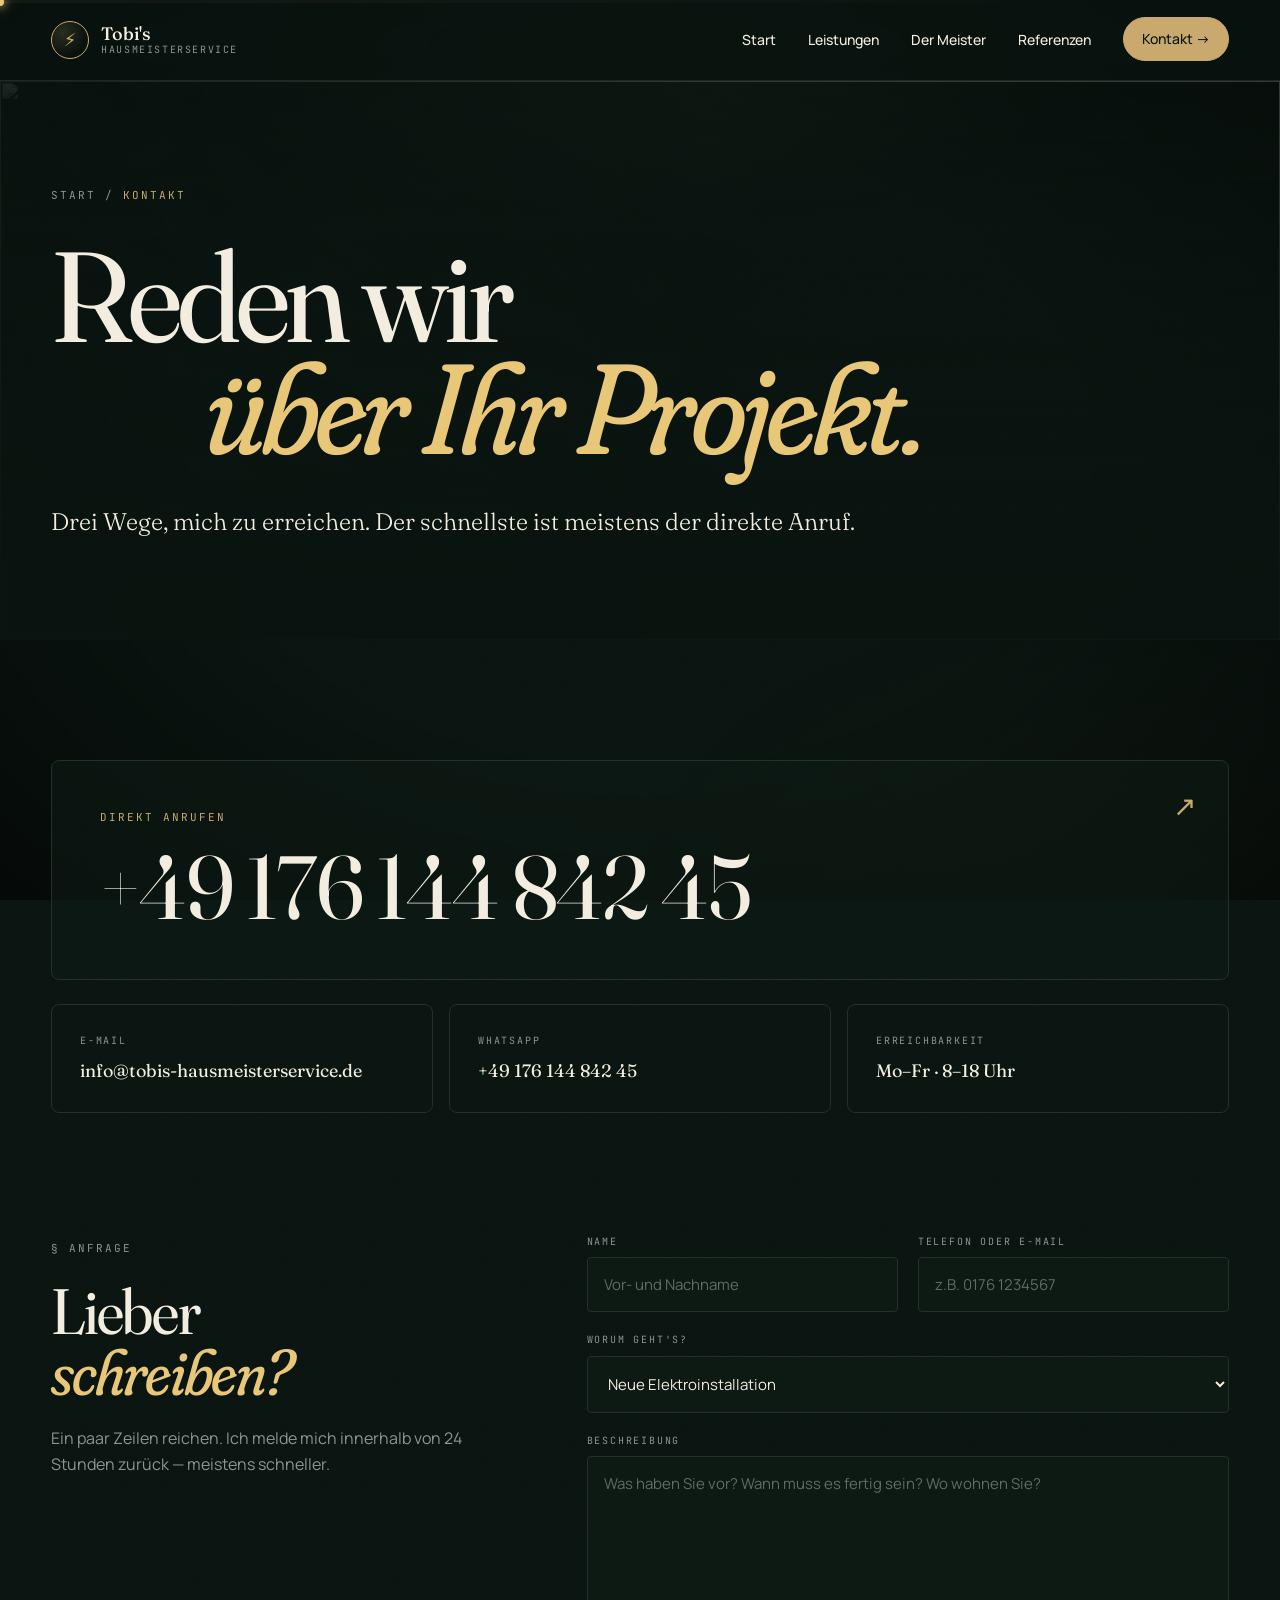
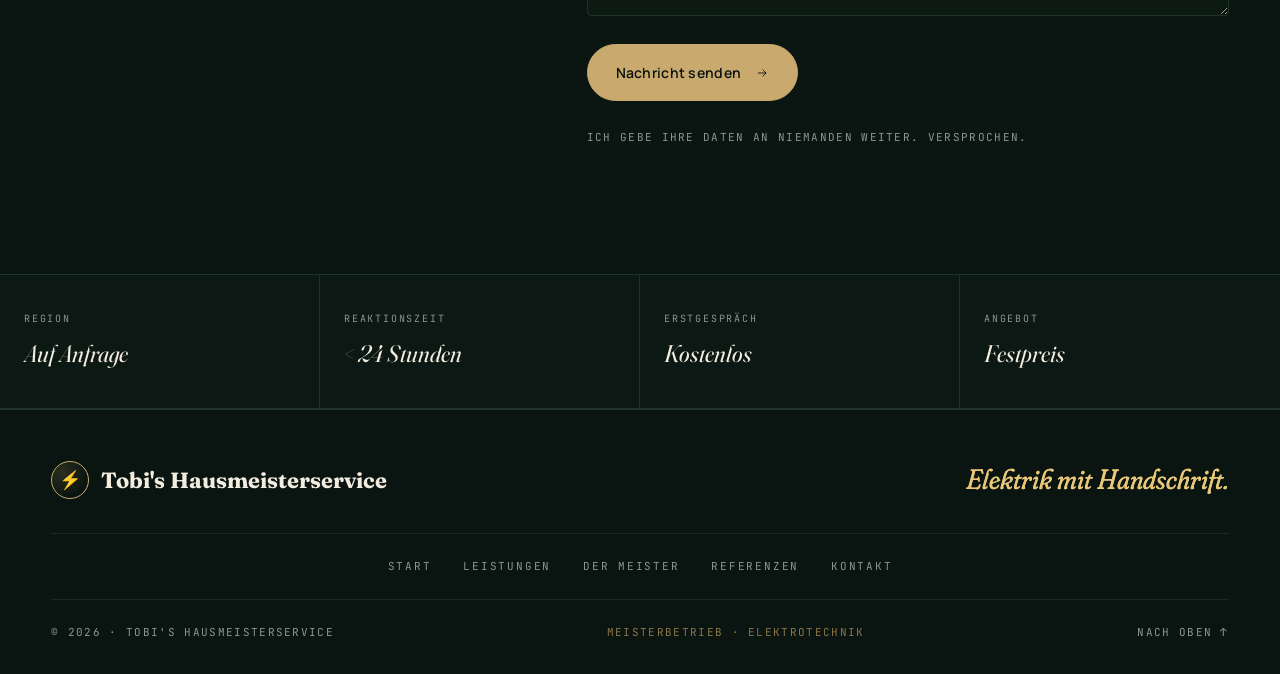
==== commit 2dfd1388: "Add scroll-progress bar, section label, and Lenis smooth scroll - New css/scroll-progress.css module" ====
--- a/kontakt.html
+++ b/kontakt.html
@@ -12,6 +12,7 @@
 <link rel="stylesheet" href="css/01-tokens.css" />
 <link rel="stylesheet" href="css/02-base.css" />
 <link rel="stylesheet" href="css/nav.css" />
+<link rel="stylesheet" href="css/scroll-progress.css" />
 <link rel="stylesheet" href="css/buttons.css" />
 <link rel="stylesheet" href="css/sub-hero.css" />
 <link rel="stylesheet" href="css/phone-section.css" />
--- a/css/scroll-progress.css
+++ b/css/scroll-progress.css
@@ -0,0 +1,92 @@
+/* ============================================
+   SCROLL PROGRESS BAR — Fixed bar at top of viewport
+   Shows reading/scroll position across the page.
+   Plus a small label that names the current section.
+   ============================================ */
+
+.scroll-progress{
+  position:fixed;
+  top:0; left:0; right:0;
+  height:3px;
+  z-index:100;
+  pointer-events:none;
+  background:
+    linear-gradient(90deg,
+      rgba(201,169,110,.06),
+      rgba(201,169,110,.03) 50%,
+      transparent);
+}
+
+.scroll-progress__fill{
+  position:relative;
+  height:100%;
+  width:0%;
+  background:linear-gradient(90deg, var(--gold), var(--gold-bright));
+  box-shadow:
+    0 0 14px rgba(201,169,110,.55),
+    0 0 4px rgba(232,200,120,.8);
+  will-change:width;
+}
+
+/* Glowing head dot at the leading edge */
+.scroll-progress__fill::after{
+  content:"";
+  position:absolute;
+  top:50%; right:-4px;
+  width:8px; height:8px;
+  border-radius:50%;
+  background:var(--gold-bright);
+  transform:translateY(-50%);
+  box-shadow:
+    0 0 10px var(--gold-bright),
+    0 0 18px rgba(232,200,120,.5);
+}
+
+/* Section label — floats in the top-right, follows current section */
+.scroll-progress__label{
+  position:fixed;
+  top:18px; right:calc(var(--gutter) + 4px);
+  z-index:99;
+  font-family:var(--mono);
+  font-size:10px;
+  letter-spacing:.18em;
+  text-transform:uppercase;
+  color:var(--gold);
+  padding:6px 12px;
+  background:rgba(10,20,16,.75);
+  backdrop-filter:blur(8px);
+  -webkit-backdrop-filter:blur(8px);
+  border:1px solid var(--line);
+  border-radius:999px;
+  opacity:0;
+  transform:translateY(-8px);
+  transition:opacity .35s var(--ease-out), transform .35s var(--ease-out);
+  pointer-events:none;
+  display:flex; align-items:center; gap:8px;
+}
+.scroll-progress__label.is-visible{
+  opacity:1;
+  transform:translateY(0);
+}
+.scroll-progress__label::before{
+  content:"";
+  width:5px; height:5px;
+  border-radius:50%;
+  background:var(--gold-bright);
+  box-shadow:0 0 6px var(--gold-bright);
+  animation:scroll-label-pulse 2s ease-in-out infinite;
+}
+@keyframes scroll-label-pulse{
+  0%,100%{ opacity:1; }
+  50%   { opacity:.4; }
+}
+
+@media (max-width: 600px){
+  .scroll-progress__label{
+    display:none;
+  }
+}
+
+@media (prefers-reduced-motion: reduce){
+  .scroll-progress__fill{ transition:none; }
+}
